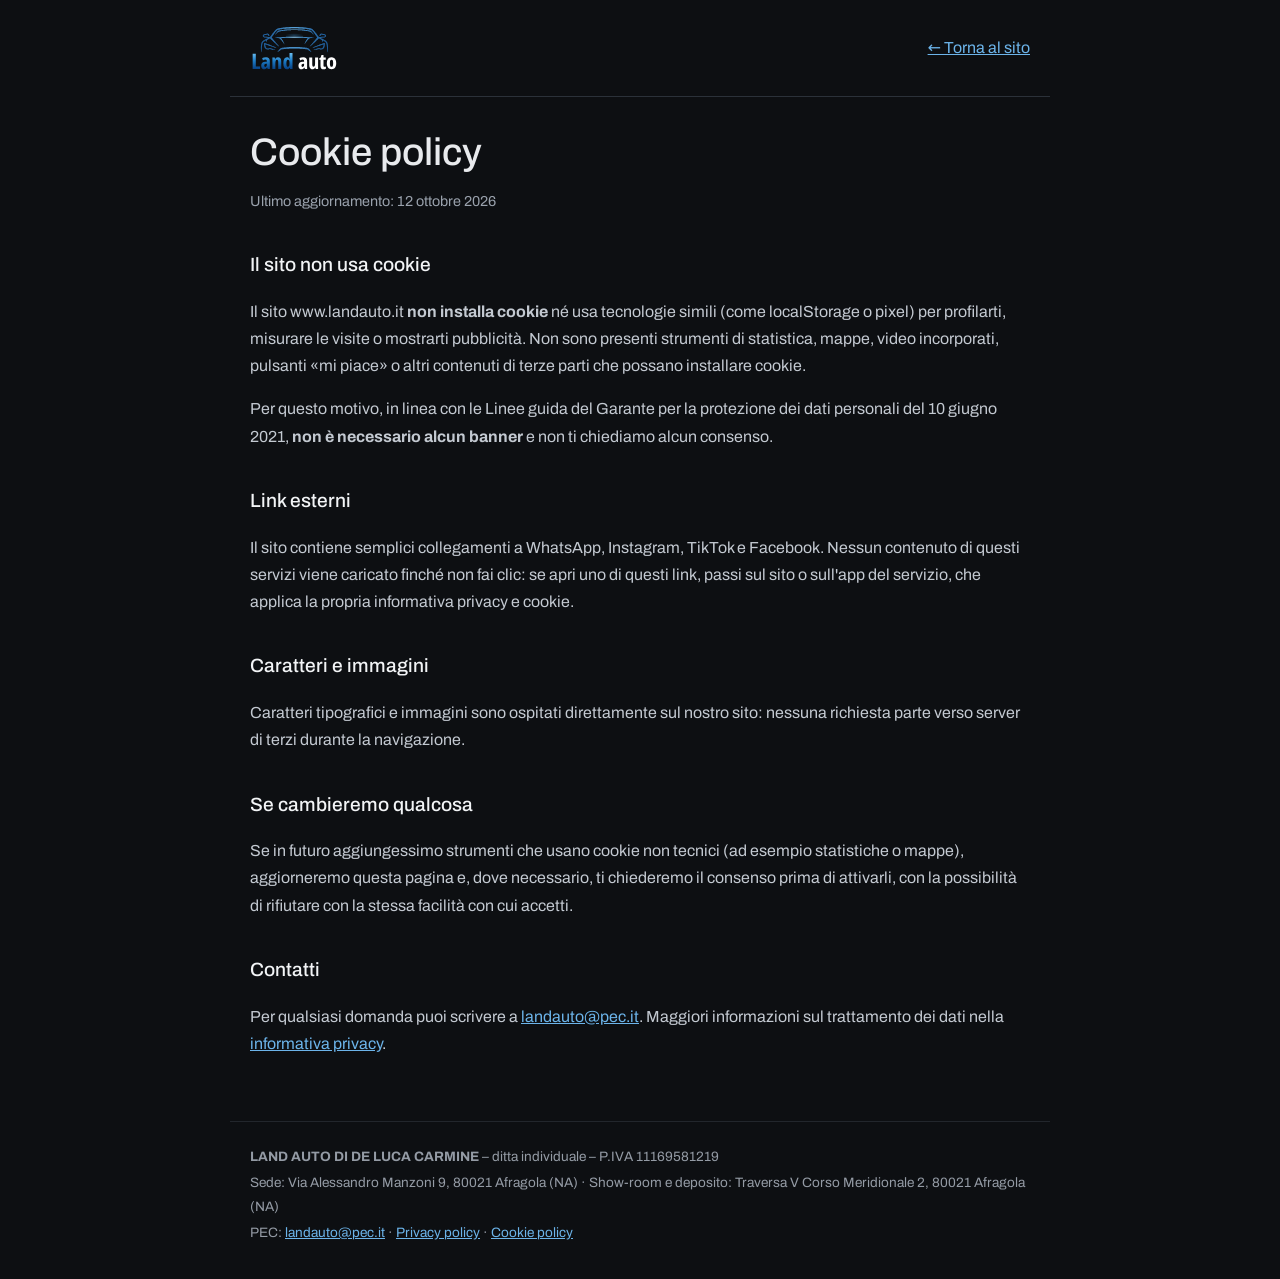
==== cookie.html @ e8472309 "Anteprima sito Land auto" ====
<!doctype html>
<html lang="it">
<head>
<meta charset="UTF-8" />
<meta name="viewport" content="width=device-width, initial-scale=1.0" />
<title>Cookie policy – Land auto</title>
<meta name="description" content="Cookie policy di Land auto: il sito non usa cookie di profilazione né di terze parti." />
<meta name="robots" content="noindex, nofollow" />
<meta http-equiv="Content-Security-Policy" content="default-src 'self'; img-src 'self' data:; style-src 'self'; script-src 'none'; font-src 'self'; base-uri 'self'; object-src 'none'; form-action 'none'" />
<meta name="referrer" content="strict-origin-when-cross-origin" />
<link rel="canonical" href="https://www.landauto.it/cookie.html" />
<link rel="icon" href="/favicon.ico" sizes="16x16 32x32 48x48" />
<link rel="icon" href="/favicon.svg" type="image/svg+xml" />
<link rel="stylesheet" href="/legale.css" />
</head>
<body>
<header><a href="/"><img src="/logo/logo.svg" alt="Land auto – torna alla home" width="672" height="364" /></a><a href="/">← Torna al sito</a></header>
<main>
<h1>Cookie policy</h1>
<p class="aggiornato">Ultimo aggiornamento: 12 ottobre 2026</p>

<h2>Il sito non usa cookie</h2>
<p>Il sito www.landauto.it <strong>non installa cookie</strong> né usa tecnologie simili (come localStorage o pixel) per profilarti, misurare le visite o mostrarti pubblicità. Non sono presenti strumenti di statistica, mappe, video incorporati, pulsanti «mi piace» o altri contenuti di terze parti che possano installare cookie.</p>
<p>Per questo motivo, in linea con le Linee guida del Garante per la protezione dei dati personali del 10 giugno 2021, <strong>non è necessario alcun banner</strong> e non ti chiediamo alcun consenso.</p>

<h2>Link esterni</h2>
<p>Il sito contiene semplici collegamenti a WhatsApp, Instagram, TikTok e Facebook. Nessun contenuto di questi servizi viene caricato finché non fai clic: se apri uno di questi link, passi sul sito o sull'app del servizio, che applica la propria informativa privacy e cookie.</p>

<h2>Caratteri e immagini</h2>
<p>Caratteri tipografici e immagini sono ospitati direttamente sul nostro sito: nessuna richiesta parte verso server di terzi durante la navigazione.</p>

<h2>Se cambieremo qualcosa</h2>
<p>Se in futuro aggiungessimo strumenti che usano cookie non tecnici (ad esempio statistiche o mappe), aggiorneremo questa pagina e, dove necessario, ti chiederemo il consenso prima di attivarli, con la possibilità di rifiutare con la stessa facilità con cui accetti.</p>

<h2>Contatti</h2>
<p>Per qualsiasi domanda puoi scrivere a <a href="mailto:landauto@pec.it">landauto@pec.it</a>. Maggiori informazioni sul trattamento dei dati nella <a href="/privacy.html">informativa privacy</a>.</p>
</main>
<footer>
<p><strong>LAND AUTO DI DE LUCA CARMINE</strong> – ditta individuale – P.IVA 11169581219</p>
<p>Sede: Via Alessandro Manzoni 9, 80021 Afragola (NA) · Show-room e deposito: Traversa V Corso Meridionale 2, 80021 Afragola (NA)</p>
<p>PEC: <a href="mailto:landauto@pec.it">landauto@pec.it</a> · <a href="/privacy.html">Privacy policy</a> · <a href="/cookie.html">Cookie policy</a></p>
</footer>
</body>
</html>
---- legale.css ----
@font-face { font-family: 'Archivo'; src: url('/fonts/Archivo-var.woff2') format('woff2'); font-weight: 100 900; font-display: swap; }
:root { color-scheme: dark; }
* { box-sizing: border-box; }
body { margin: 0; background: #0D0F12; color: #E8EAED; font: 400 1rem/1.7 'Archivo', system-ui, sans-serif; }
a { color: #6CB4EA; }
header, main, footer { max-width: 820px; margin: 0 auto; padding: 0 1.25rem; }
header { padding-top: 1.5rem; padding-bottom: 1.5rem; border-bottom: 1px solid #2B3139; display: flex; align-items: center; justify-content: space-between; gap: 1rem; }
header img { height: 48px; width: auto; display: block; }
main { padding-top: 2rem; padding-bottom: 3rem; }
h1 { font-weight: 500; font-size: clamp(1.8rem, 4vw, 2.4rem); line-height: 1.2; margin: 0 0 .5rem; }
h2 { font-weight: 500; font-size: 1.2rem; margin: 2.2rem 0 .5rem; color: #F2F4F6; }
p, li { color: #C3C9D1; }
.aggiornato { color: #9AA2AD; font-size: .9rem; }
.scheda { border: 1px solid #2B3139; background: #161A1F; padding: 1rem 1.25rem; }
footer { border-top: 1px solid #22262C; padding-top: 1.25rem; padding-bottom: 2rem; font-size: .85rem; color: #949BA5; }
footer p { color: #949BA5; margin: .2rem 0; }
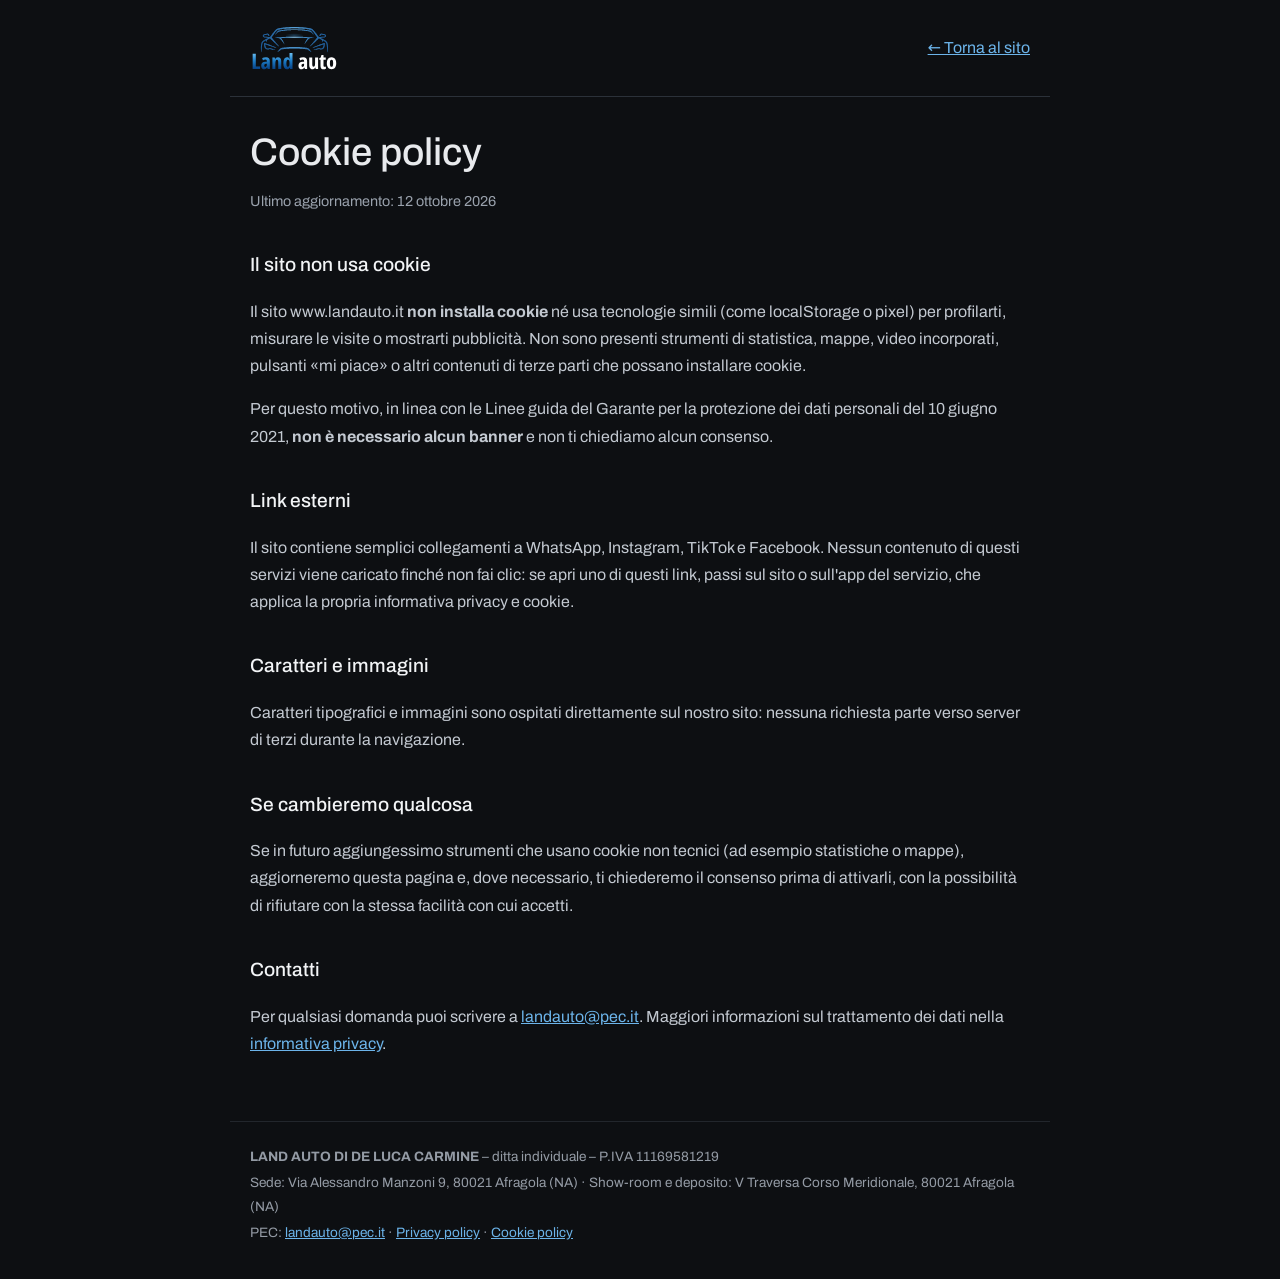
==== commit b26728ef: "Anteprima: testi corretti dal cliente" ====
--- a/cookie.html
+++ b/cookie.html
@@ -37,7 +37,7 @@
 </main>
 <footer>
 <p><strong>LAND AUTO DI DE LUCA CARMINE</strong> – ditta individuale – P.IVA 11169581219</p>
-<p>Sede: Via Alessandro Manzoni 9, 80021 Afragola (NA) · Show-room e deposito: Traversa V Corso Meridionale 2, 80021 Afragola (NA)</p>
+<p>Sede: Via Alessandro Manzoni 9, 80021 Afragola (NA) · Show-room e deposito: V Traversa Corso Meridionale, 80021 Afragola (NA)</p>
 <p>PEC: <a href="mailto:landauto@pec.it">landauto@pec.it</a> · <a href="/privacy.html">Privacy policy</a> · <a href="/cookie.html">Cookie policy</a></p>
 </footer>
 </body>
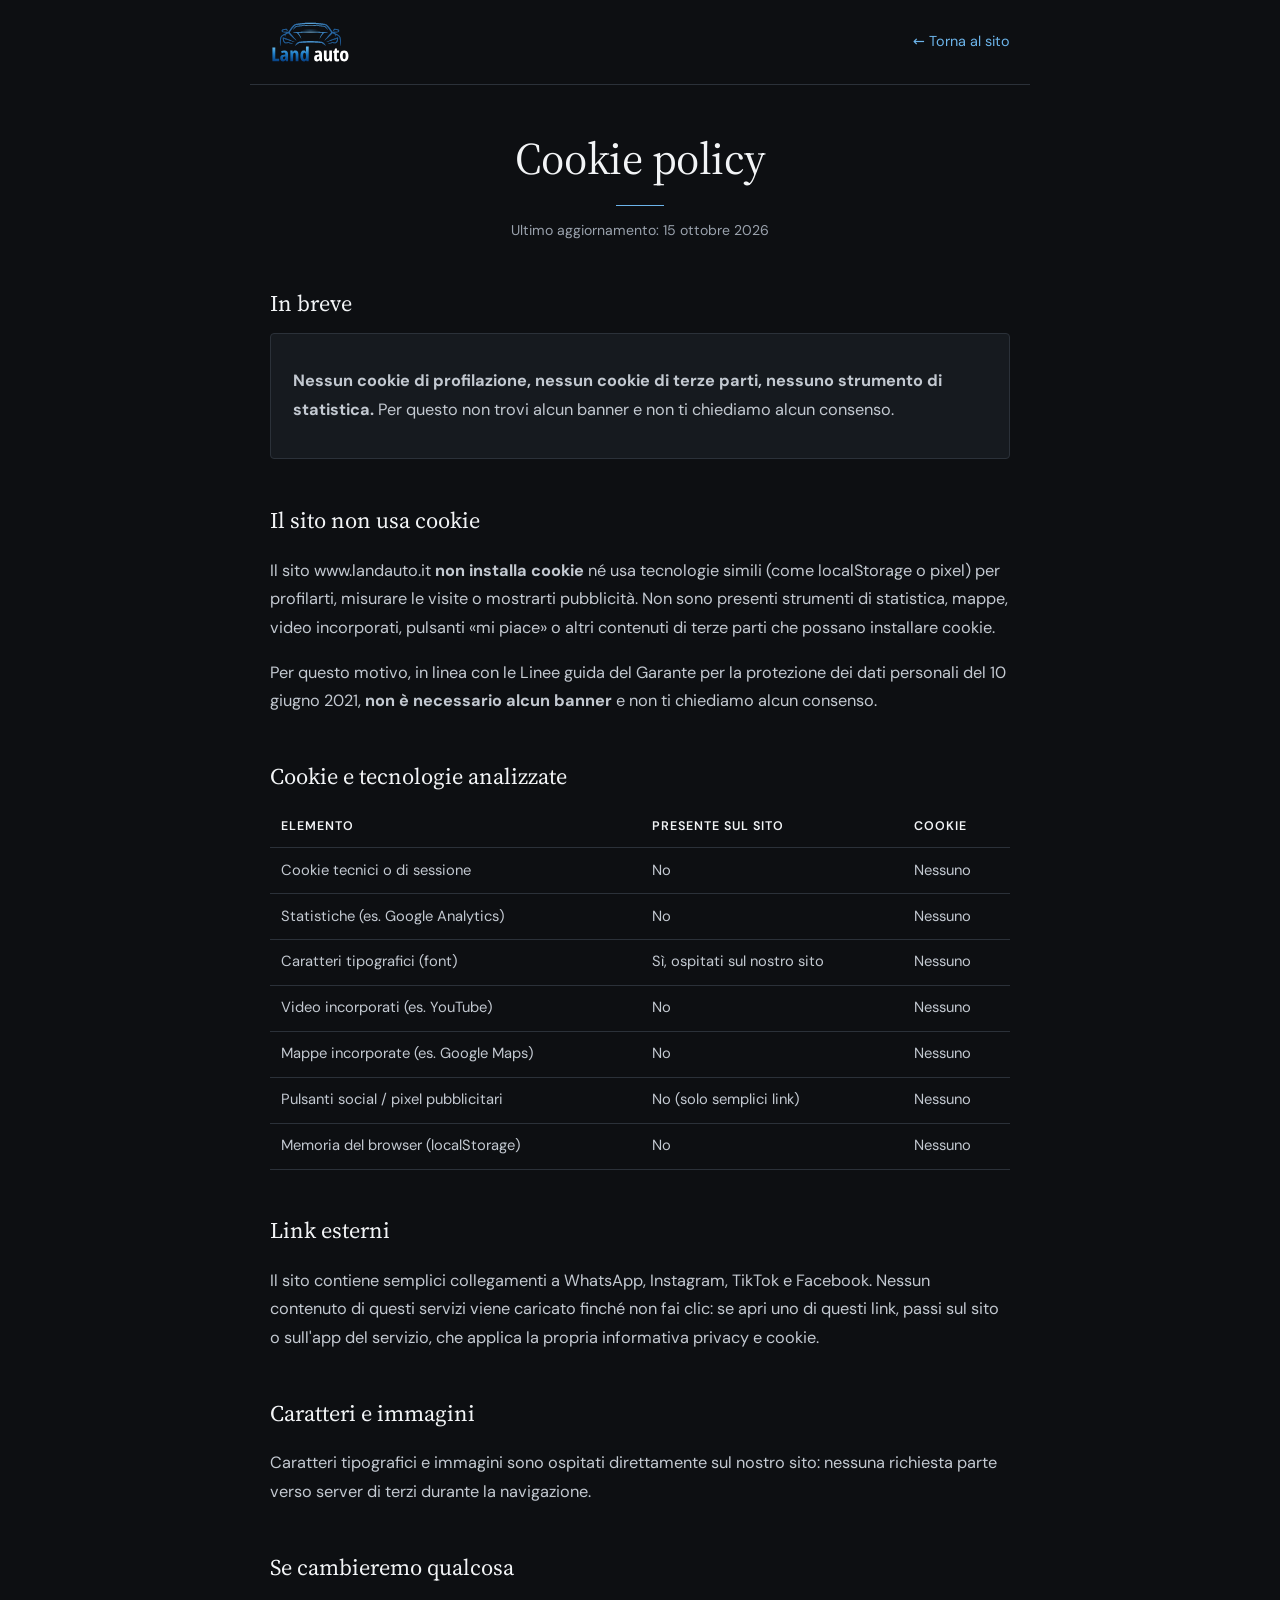
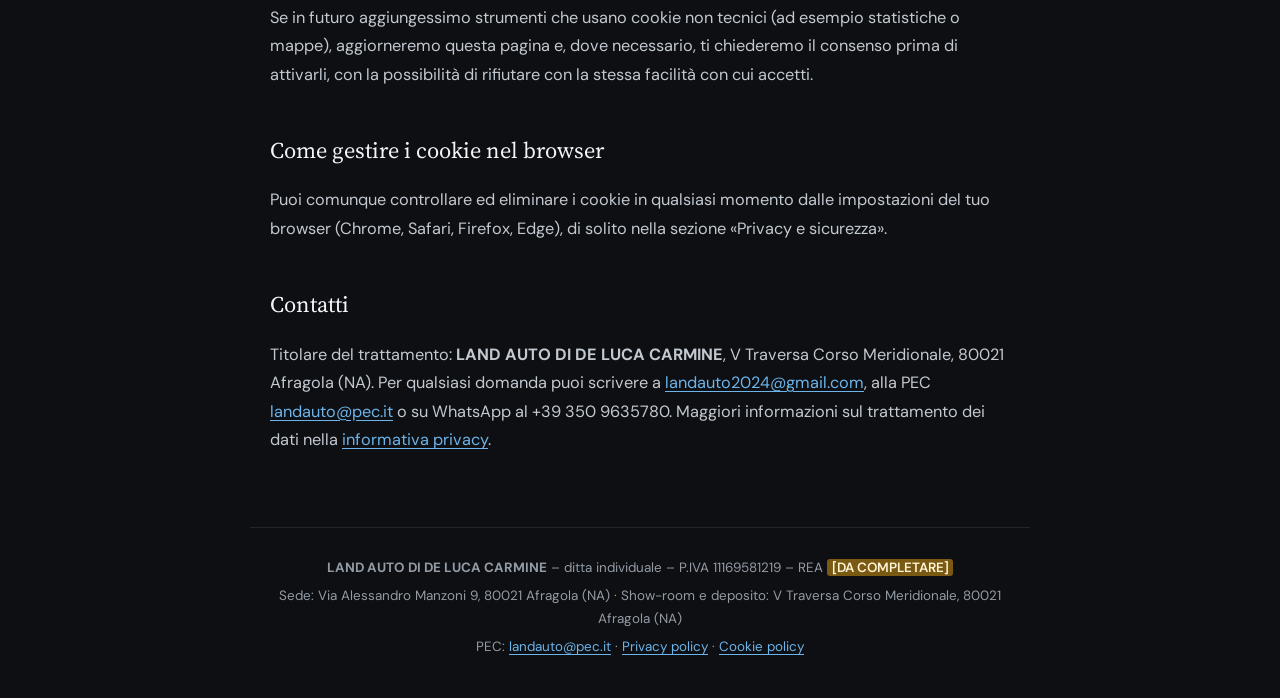
==== commit 151f959c: "Privacy e cookie: link relativi, informativa GDPR completa, cookie policy, grafica coerente" ====
--- a/cookie.html
+++ b/cookie.html
@@ -9,19 +9,36 @@
 <meta http-equiv="Content-Security-Policy" content="default-src 'self'; img-src 'self' data:; style-src 'self'; script-src 'none'; font-src 'self'; base-uri 'self'; object-src 'none'; form-action 'none'" />
 <meta name="referrer" content="strict-origin-when-cross-origin" />
 <link rel="canonical" href="https://www.landauto.it/cookie.html" />
-<link rel="icon" href="/favicon.ico" sizes="16x16 32x32 48x48" />
-<link rel="icon" href="/favicon.svg" type="image/svg+xml" />
-<link rel="stylesheet" href="/legale.css" />
+<link rel="icon" href="favicon.ico" sizes="16x16 32x32 48x48" />
+<link rel="icon" href="favicon.svg" type="image/svg+xml" />
+<link rel="stylesheet" href="legale.css" />
 </head>
 <body>
-<header><a href="/"><img src="/logo/logo.svg" alt="Land auto – torna alla home" width="672" height="364" /></a><a href="/">← Torna al sito</a></header>
+<header><a href="./"><img src="logo/logo.svg" alt="Land auto – torna alla home" width="672" height="364" /></a><a href="./">← Torna al sito</a></header>
 <main>
 <h1>Cookie policy</h1>
-<p class="aggiornato">Ultimo aggiornamento: 12 ottobre 2026</p>
+<p class="aggiornato">Ultimo aggiornamento: 15 ottobre 2026</p>
+
+<h2>In breve</h2>
+<div class="scheda"><p><strong>Nessun cookie di profilazione, nessun cookie di terze parti, nessuno strumento di statistica.</strong> Per questo non trovi alcun banner e non ti chiediamo alcun consenso.</p></div>
 
 <h2>Il sito non usa cookie</h2>
 <p>Il sito www.landauto.it <strong>non installa cookie</strong> né usa tecnologie simili (come localStorage o pixel) per profilarti, misurare le visite o mostrarti pubblicità. Non sono presenti strumenti di statistica, mappe, video incorporati, pulsanti «mi piace» o altri contenuti di terze parti che possano installare cookie.</p>
 <p>Per questo motivo, in linea con le Linee guida del Garante per la protezione dei dati personali del 10 giugno 2021, <strong>non è necessario alcun banner</strong> e non ti chiediamo alcun consenso.</p>
+
+<h2>Cookie e tecnologie analizzate</h2>
+<table>
+<thead><tr><th>Elemento</th><th>Presente sul sito</th><th>Cookie</th></tr></thead>
+<tbody>
+<tr><td>Cookie tecnici o di sessione</td><td>No</td><td>Nessuno</td></tr>
+<tr><td>Statistiche (es. Google Analytics)</td><td>No</td><td>Nessuno</td></tr>
+<tr><td>Caratteri tipografici (font)</td><td>Sì, ospitati sul nostro sito</td><td>Nessuno</td></tr>
+<tr><td>Video incorporati (es. YouTube)</td><td>No</td><td>Nessuno</td></tr>
+<tr><td>Mappe incorporate (es. Google Maps)</td><td>No</td><td>Nessuno</td></tr>
+<tr><td>Pulsanti social / pixel pubblicitari</td><td>No (solo semplici link)</td><td>Nessuno</td></tr>
+<tr><td>Memoria del browser (localStorage)</td><td>No</td><td>Nessuno</td></tr>
+</tbody>
+</table>
 
 <h2>Link esterni</h2>
 <p>Il sito contiene semplici collegamenti a WhatsApp, Instagram, TikTok e Facebook. Nessun contenuto di questi servizi viene caricato finché non fai clic: se apri uno di questi link, passi sul sito o sull'app del servizio, che applica la propria informativa privacy e cookie.</p>
@@ -32,13 +49,16 @@
 <h2>Se cambieremo qualcosa</h2>
 <p>Se in futuro aggiungessimo strumenti che usano cookie non tecnici (ad esempio statistiche o mappe), aggiorneremo questa pagina e, dove necessario, ti chiederemo il consenso prima di attivarli, con la possibilità di rifiutare con la stessa facilità con cui accetti.</p>
 
+<h2>Come gestire i cookie nel browser</h2>
+<p>Puoi comunque controllare ed eliminare i cookie in qualsiasi momento dalle impostazioni del tuo browser (Chrome, Safari, Firefox, Edge), di solito nella sezione «Privacy e sicurezza».</p>
+
 <h2>Contatti</h2>
-<p>Per qualsiasi domanda puoi scrivere a <a href="mailto:landauto@pec.it">landauto@pec.it</a>. Maggiori informazioni sul trattamento dei dati nella <a href="/privacy.html">informativa privacy</a>.</p>
+<p>Titolare del trattamento: <strong>LAND AUTO DI DE LUCA CARMINE</strong>, V Traversa Corso Meridionale, 80021 Afragola (NA). Per qualsiasi domanda puoi scrivere a <a href="mailto:landauto2024@gmail.com">landauto2024@gmail.com</a>, alla PEC <a href="mailto:landauto@pec.it">landauto@pec.it</a> o su WhatsApp al +39 350 9635780. Maggiori informazioni sul trattamento dei dati nella <a href="privacy.html">informativa privacy</a>.</p>
 </main>
 <footer>
-<p><strong>LAND AUTO DI DE LUCA CARMINE</strong> – ditta individuale – P.IVA 11169581219</p>
+<p><strong>LAND AUTO DI DE LUCA CARMINE</strong> – ditta individuale – P.IVA 11169581219 – REA <mark class="da-completare">[DA COMPLETARE]</mark></p>
 <p>Sede: Via Alessandro Manzoni 9, 80021 Afragola (NA) · Show-room e deposito: V Traversa Corso Meridionale, 80021 Afragola (NA)</p>
-<p>PEC: <a href="mailto:landauto@pec.it">landauto@pec.it</a> · <a href="/privacy.html">Privacy policy</a> · <a href="/cookie.html">Cookie policy</a></p>
+<p>PEC: <a href="mailto:landauto@pec.it">landauto@pec.it</a> · <a href="privacy.html">Privacy policy</a> · <a href="cookie.html">Cookie policy</a></p>
 </footer>
 </body>
 </html>
--- a/legale.css
+++ b/legale.css
@@ -1,16 +1,27 @@
-@font-face { font-family: 'Archivo'; src: url('/fonts/Archivo-var.woff2') format('woff2'); font-weight: 100 900; font-display: swap; }
+@font-face { font-family: 'DM Sans'; src: url('fonts/DMSans-var.woff2') format('woff2'); font-weight: 100 1000; font-display: swap; }
+@font-face { font-family: 'Source Serif 4'; src: url('fonts/SourceSerif4-var.woff2') format('woff2'); font-weight: 200 900; font-display: swap; }
 :root { color-scheme: dark; }
 * { box-sizing: border-box; }
-body { margin: 0; background: #0D0F12; color: #E8EAED; font: 400 1rem/1.7 'Archivo', system-ui, sans-serif; }
-a { color: #6CB4EA; }
-header, main, footer { max-width: 820px; margin: 0 auto; padding: 0 1.25rem; }
-header { padding-top: 1.5rem; padding-bottom: 1.5rem; border-bottom: 1px solid #2B3139; display: flex; align-items: center; justify-content: space-between; gap: 1rem; }
-header img { height: 48px; width: auto; display: block; }
-main { padding-top: 2rem; padding-bottom: 3rem; }
-h1 { font-weight: 500; font-size: clamp(1.8rem, 4vw, 2.4rem); line-height: 1.2; margin: 0 0 .5rem; }
-h2 { font-weight: 500; font-size: 1.2rem; margin: 2.2rem 0 .5rem; color: #F2F4F6; }
-p, li { color: #C3C9D1; }
-.aggiornato { color: #9AA2AD; font-size: .9rem; }
-.scheda { border: 1px solid #2B3139; background: #161A1F; padding: 1rem 1.25rem; }
-footer { border-top: 1px solid #22262C; padding-top: 1.25rem; padding-bottom: 2rem; font-size: .85rem; color: #949BA5; }
-footer p { color: #949BA5; margin: .2rem 0; }
+body { margin: 0; background: #0D0F12; color: #E8EAED; font: 400 1.02rem/1.75 'DM Sans', system-ui, sans-serif; }
+a { color: #6CB4EA; text-underline-offset: 3px; }
+header, main, footer { max-width: 780px; margin: 0 auto; padding: 0 1.25rem; }
+header { padding-top: 1.25rem; padding-bottom: 1.25rem; border-bottom: 1px solid #2B3139; display: flex; align-items: center; justify-content: space-between; gap: 1rem; font-size: .9rem; }
+header a { text-decoration: none; }
+header img { height: 44px; width: auto; display: block; }
+main { padding-top: 3rem; padding-bottom: 3.5rem; }
+h1, h2 { font-family: 'Source Serif 4', Georgia, serif; font-weight: 400; color: #F2F4F6; }
+h1 { font-size: clamp(2rem, 5vw, 2.8rem); line-height: 1.15; margin: 0 0 .75rem; text-align: center; letter-spacing: -.01em; }
+h1::after { content: ''; display: block; width: 3rem; height: 1px; margin: 1.25rem auto 0; background: #6CB4EA; }
+h2 { font-size: 1.4rem; margin: 2.6rem 0 .6rem; }
+p, li, td { color: #C3C9D1; }
+ul { padding-left: 1.2rem; }
+li { margin: .35rem 0; }
+.aggiornato { color: #9AA2AD; font-size: .88rem; text-align: center; max-width: 34rem; margin: 0 auto 2rem; }
+.scheda { border: 1px solid #2B3139; background: #161A1F; padding: 1.1rem 1.4rem; border-radius: 4px; }
+table { width: 100%; border-collapse: collapse; font-size: .92rem; margin: .5rem 0 1rem; }
+th, td { text-align: left; padding: .6rem .7rem; border-bottom: 1px solid #2B3139; vertical-align: top; }
+th { color: #F2F4F6; font-weight: 600; font-size: .78rem; letter-spacing: .08em; text-transform: uppercase; }
+mark.da-completare { background: #7A5A12; color: #FFF4D6; padding: 0 .3rem; border-radius: 3px; font-weight: 600; }
+footer { border-top: 1px solid #22262C; padding-top: 1.5rem; padding-bottom: 2.25rem; font-size: .84rem; text-align: center; }
+footer p { color: #949BA5; margin: .25rem 0; }
+@media (max-width: 560px) { table { font-size: .82rem; } th, td { padding: .5rem .4rem; } }
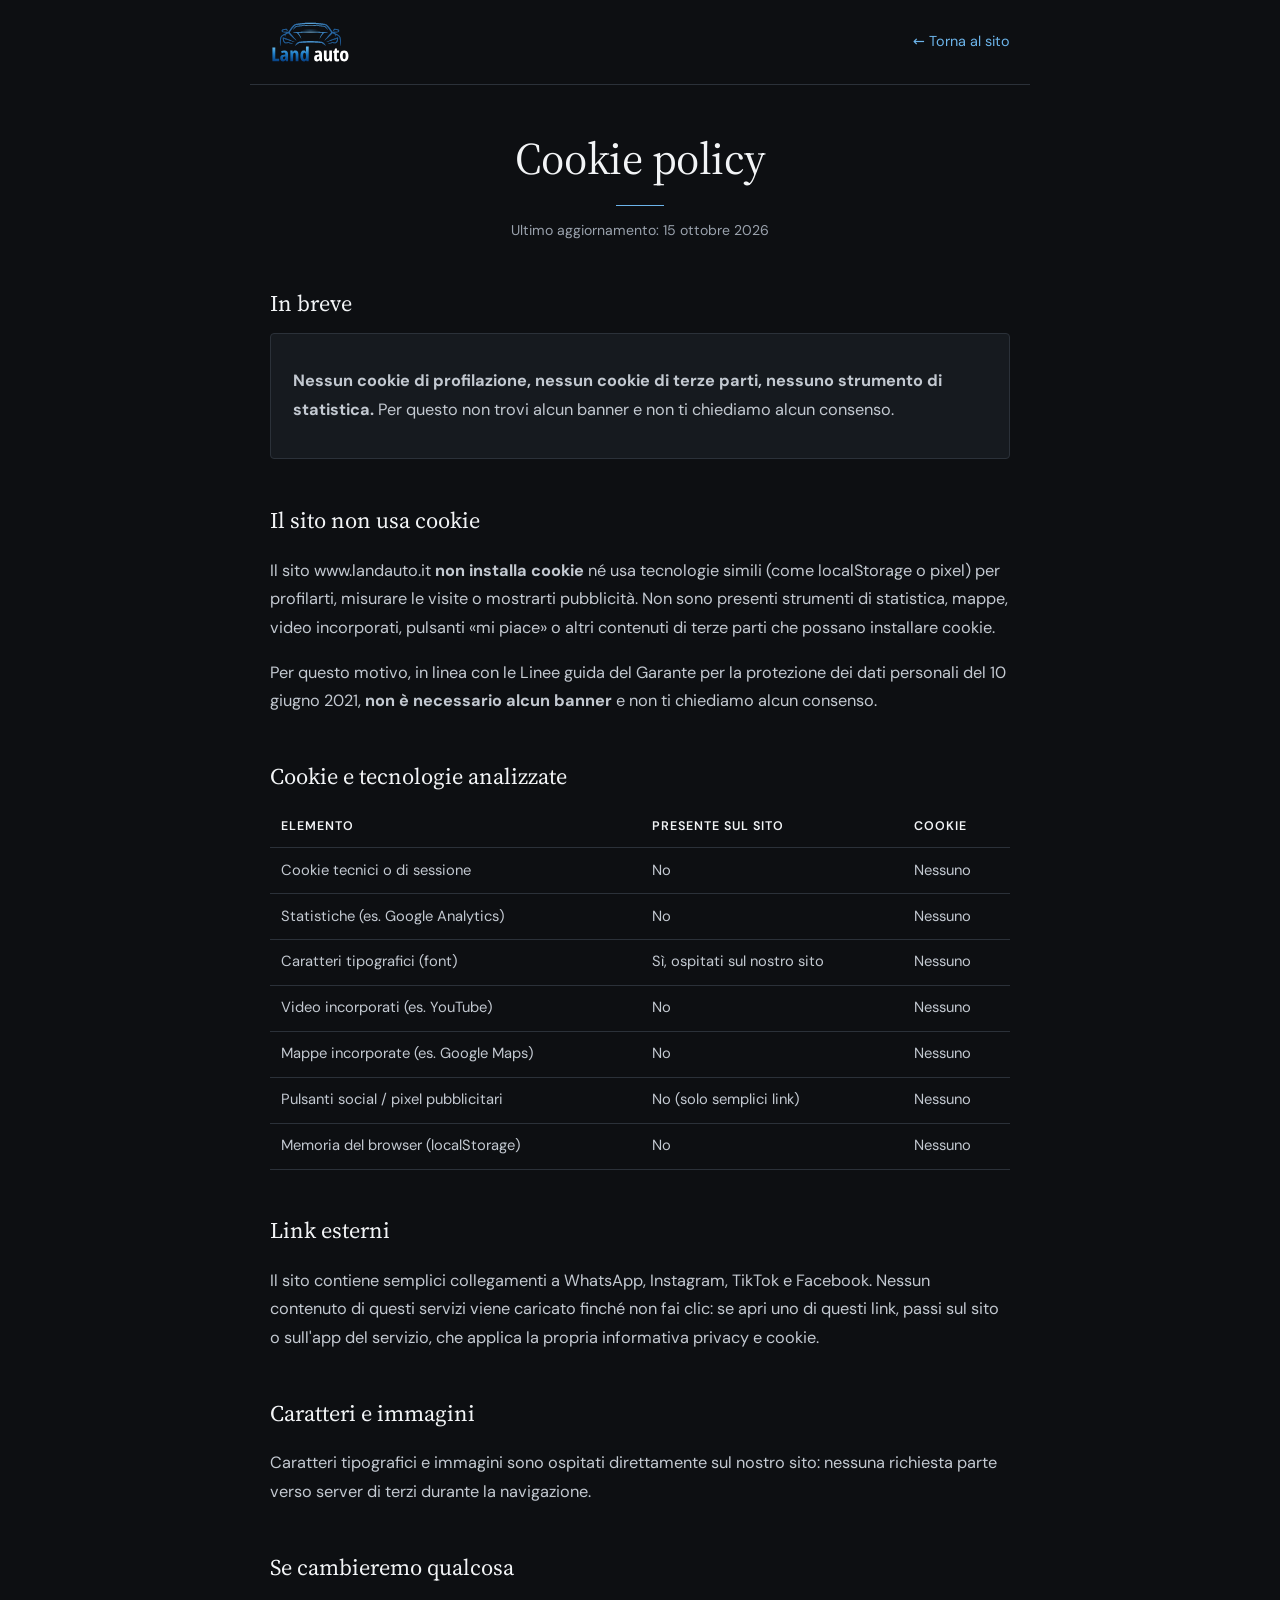
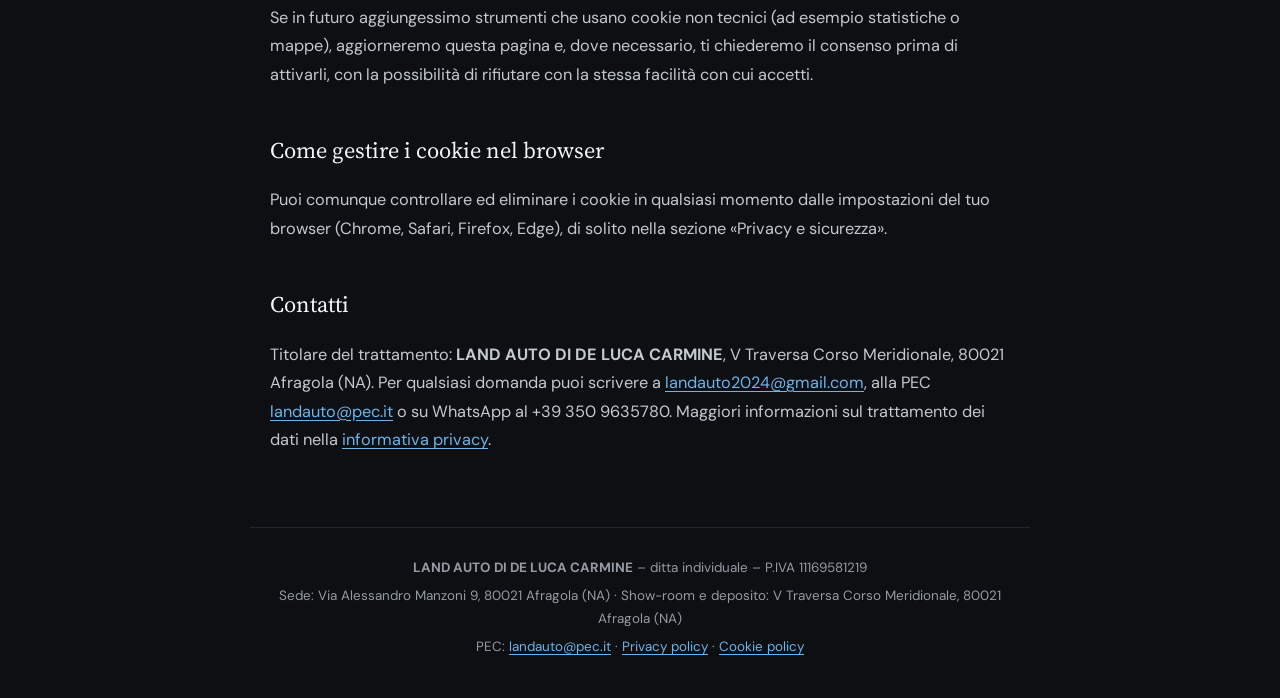
==== commit 2385d124: "Privacy e cookie: rimossi REA e codice fiscale, solo P.IVA" ====
--- a/cookie.html
+++ b/cookie.html
@@ -56,7 +56,7 @@
 <p>Titolare del trattamento: <strong>LAND AUTO DI DE LUCA CARMINE</strong>, V Traversa Corso Meridionale, 80021 Afragola (NA). Per qualsiasi domanda puoi scrivere a <a href="mailto:landauto2024@gmail.com">landauto2024@gmail.com</a>, alla PEC <a href="mailto:landauto@pec.it">landauto@pec.it</a> o su WhatsApp al +39 350 9635780. Maggiori informazioni sul trattamento dei dati nella <a href="privacy.html">informativa privacy</a>.</p>
 </main>
 <footer>
-<p><strong>LAND AUTO DI DE LUCA CARMINE</strong> – ditta individuale – P.IVA 11169581219 – REA <mark class="da-completare">[DA COMPLETARE]</mark></p>
+<p><strong>LAND AUTO DI DE LUCA CARMINE</strong> – ditta individuale – P.IVA 11169581219</p>
 <p>Sede: Via Alessandro Manzoni 9, 80021 Afragola (NA) · Show-room e deposito: V Traversa Corso Meridionale, 80021 Afragola (NA)</p>
 <p>PEC: <a href="mailto:landauto@pec.it">landauto@pec.it</a> · <a href="privacy.html">Privacy policy</a> · <a href="cookie.html">Cookie policy</a></p>
 </footer>
--- a/legale.css
+++ b/legale.css
@@ -21,7 +21,6 @@
 table { width: 100%; border-collapse: collapse; font-size: .92rem; margin: .5rem 0 1rem; }
 th, td { text-align: left; padding: .6rem .7rem; border-bottom: 1px solid #2B3139; vertical-align: top; }
 th { color: #F2F4F6; font-weight: 600; font-size: .78rem; letter-spacing: .08em; text-transform: uppercase; }
-mark.da-completare { background: #7A5A12; color: #FFF4D6; padding: 0 .3rem; border-radius: 3px; font-weight: 600; }
 footer { border-top: 1px solid #22262C; padding-top: 1.5rem; padding-bottom: 2.25rem; font-size: .84rem; text-align: center; }
 footer p { color: #949BA5; margin: .25rem 0; }
 @media (max-width: 560px) { table { font-size: .82rem; } th, td { padding: .5rem .4rem; } }
